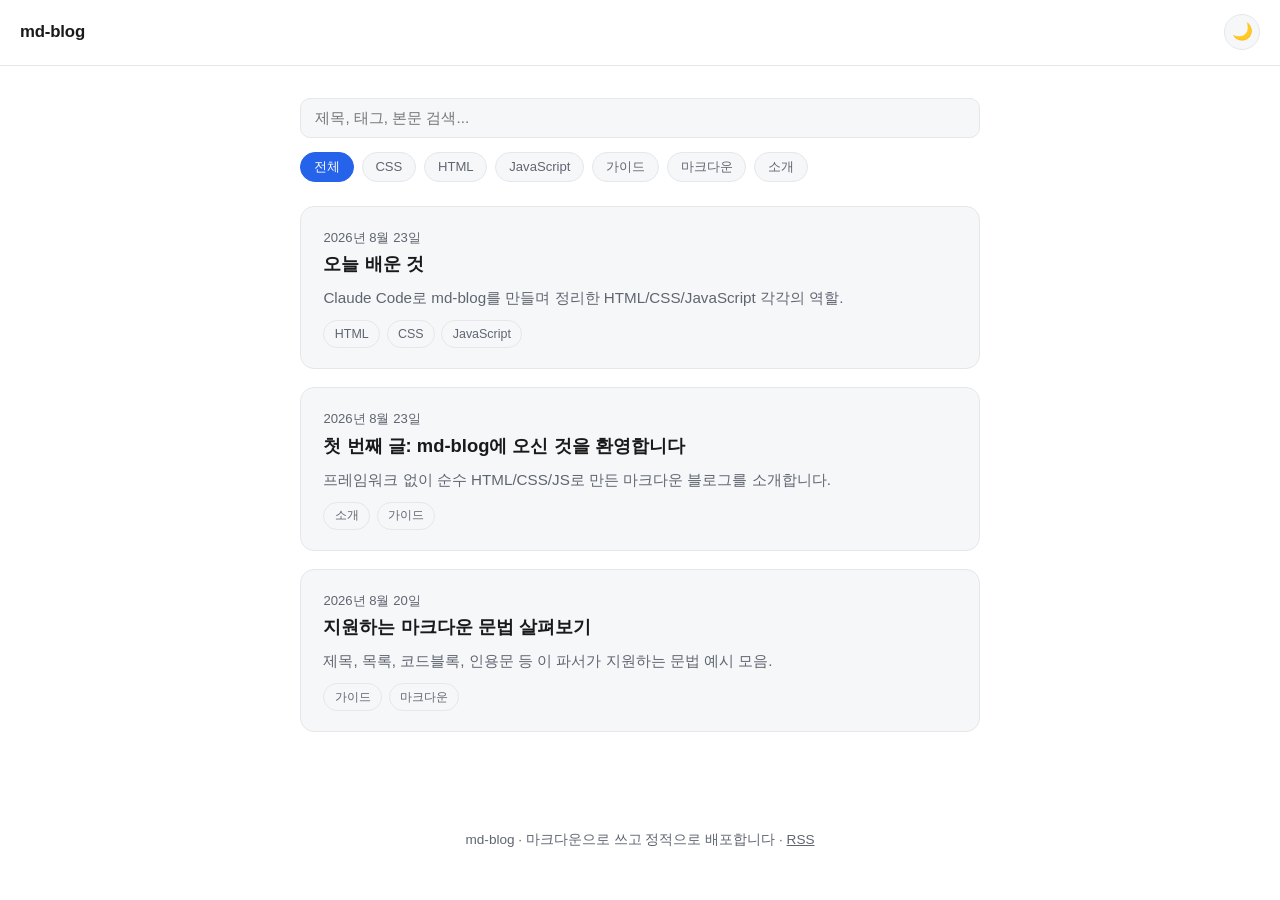
==== index.html @ fb4b960f "Initial commit: md-blog static site Co-Authored-By: Claude Sonnet 5 <noreply@anthropic.com>" ====
<!DOCTYPE html>
<html lang="ko">
<head>
<meta charset="UTF-8">
<meta name="viewport" content="width=device-width, initial-scale=1.0">
<title>md-blog</title>
<link rel="alternate" type="application/rss+xml" title="md-blog" href="feed.xml">
<script>
  // 페인트 이전에 저장된 테마를 적용해 깜빡임(FOUC)을 방지한다.
  (function () {
    var t = localStorage.getItem("md-blog-theme");
    if (t === "light" || t === "dark") {
      document.documentElement.setAttribute("data-theme", t);
    }
  })();
</script>
<link rel="stylesheet" href="css/style.css">
</head>
<body>
  <header class="site-header">
    <a href="index.html" class="site-title">md-blog</a>
    <button class="theme-toggle" id="theme-toggle" type="button" aria-label="테마 전환">🌙</button>
  </header>

  <main>
    <div class="toolbar">
      <input
        type="search"
        id="search-input"
        class="search-input"
        placeholder="제목, 태그, 본문 검색..."
        aria-label="글 검색"
      >
      <div id="tag-filter" class="tag-filter" aria-label="태그 필터"></div>
    </div>

    <div id="post-list" class="post-list" aria-live="polite">
      <p class="empty-state">글을 불러오는 중...</p>
    </div>
  </main>

  <footer>md-blog &middot; 마크다운으로 쓰고 정적으로 배포합니다 &middot; <a href="feed.xml">RSS</a></footer>

  <script src="js/theme.js"></script>
  <script src="js/main.js"></script>
</body>
</html>
---- css/style.css ----
/* ==========================================================================
   md-blog — 색상 토큰 (라이트 기본값, 다크는 미디어쿼리/속성으로 override)
   ========================================================================== */
:root {
  --bg: #ffffff;
  --bg-secondary: #f6f7f9;
  --text: #1a1a1a;
  --text-secondary: #5f6570;
  --accent: #2563eb;
  --accent-hover: #1d4ed8;
  --border: #e5e7eb;
  --code-bg: #f1f2f4;
  --shadow: rgba(0, 0, 0, 0.08);

  /* 코드 문법 강조 토큰 색상 */
  --code-comment: #6b7280;
  --code-string: #0a7a3d;
  --code-number: #a15c00;
  --code-keyword: #a6238b;
  --code-tag: #c0392b;
  --code-attr: #1d6fb8;
}

/* 시스템이 다크를 선호하고, 사용자가 수동으로 라이트를 고르지 않았을 때 */
@media (prefers-color-scheme: dark) {
  :root:not([data-theme="light"]) {
    --bg: #14161a;
    --bg-secondary: #1c1f24;
    --text: #e6e8eb;
    --text-secondary: #9aa1ab;
    --accent: #6ea8fe;
    --accent-hover: #8fbcff;
    --border: #2a2e35;
    --code-bg: #1f2329;
    --shadow: rgba(0, 0, 0, 0.35);

    --code-comment: #8b939f;
    --code-string: #7ee2a8;
    --code-number: #f0b160;
    --code-keyword: #eb9ee0;
    --code-tag: #ff9b8a;
    --code-attr: #7ec4f0;
  }
}

/* 사용자가 토글로 다크를 명시적으로 선택했을 때 (시스템 설정 무관하게 항상 승리) */
:root[data-theme="dark"] {
  --bg: #14161a;
  --bg-secondary: #1c1f24;
  --text: #e6e8eb;
  --text-secondary: #9aa1ab;
  --accent: #6ea8fe;
  --accent-hover: #8fbcff;
  --border: #2a2e35;
  --code-bg: #1f2329;
  --shadow: rgba(0, 0, 0, 0.35);

  --code-comment: #8b939f;
  --code-string: #7ee2a8;
  --code-number: #f0b160;
  --code-keyword: #eb9ee0;
  --code-tag: #ff9b8a;
  --code-attr: #7ec4f0;
}

/* 사용자가 토글로 라이트를 명시적으로 선택했을 때 */
:root[data-theme="light"] {
  --bg: #ffffff;
  --bg-secondary: #f6f7f9;
  --text: #1a1a1a;
  --text-secondary: #5f6570;
  --accent: #2563eb;
  --accent-hover: #1d4ed8;
  --border: #e5e7eb;
  --code-bg: #f1f2f4;
  --shadow: rgba(0, 0, 0, 0.08);

  --code-comment: #6b7280;
  --code-string: #0a7a3d;
  --code-number: #a15c00;
  --code-keyword: #a6238b;
  --code-tag: #c0392b;
  --code-attr: #1d6fb8;
}

/* ==========================================================================
   기본 레이아웃 / 타이포그래피
   ========================================================================== */
* { box-sizing: border-box; }

html, body {
  margin: 0;
  padding: 0;
}

body {
  background: var(--bg);
  color: var(--text);
  font-family: -apple-system, BlinkMacSystemFont, "Segoe UI", "Malgun Gothic",
    "Apple SD Gothic Neo", "Noto Sans KR", sans-serif;
  line-height: 1.7;
  -webkit-font-smoothing: antialiased;
  text-rendering: optimizeLegibility;
  min-height: 100vh;
}

a { color: inherit; }

img { max-width: 100%; }

/* ==========================================================================
   헤더
   ========================================================================== */
.site-header {
  position: sticky;
  top: 0;
  z-index: 10;
  display: flex;
  align-items: center;
  justify-content: space-between;
  padding: 0.9rem 1.25rem;
  background: var(--bg);
  border-bottom: 1px solid var(--border);
}

.site-title {
  font-weight: 700;
  font-size: 1.05rem;
  text-decoration: none;
  color: var(--text);
  letter-spacing: -0.01em;
}

.theme-toggle {
  width: 2.25rem;
  height: 2.25rem;
  display: flex;
  align-items: center;
  justify-content: center;
  border-radius: 999px;
  border: 1px solid var(--border);
  background: var(--bg-secondary);
  font-size: 1.05rem;
  line-height: 1;
  cursor: pointer;
  transition: border-color 0.15s ease, transform 0.1s ease;
}

.theme-toggle:hover { border-color: var(--accent); }
.theme-toggle:active { transform: scale(0.94); }

/* ==========================================================================
   메인 컨테이너
   ========================================================================== */
main {
  max-width: 720px;
  margin: 0 auto;
  padding: 2rem 1.25rem 4rem;
}

footer {
  text-align: center;
  padding: 2rem 1rem 3rem;
  color: var(--text-secondary);
  font-size: 0.85rem;
}

/* ==========================================================================
   글 목록 (index.html)
   ========================================================================== */
.post-list {
  display: flex;
  flex-direction: column;
  gap: 1.1rem;
}

.post-card {
  display: block;
  padding: 1.25rem 1.4rem;
  border: 1px solid var(--border);
  border-radius: 14px;
  background: var(--bg-secondary);
  text-decoration: none;
  color: inherit;
  transition: transform 0.15s ease, box-shadow 0.15s ease, border-color 0.15s ease;
}

.post-card:hover {
  transform: translateY(-2px);
  box-shadow: 0 10px 28px var(--shadow);
  border-color: var(--accent);
}

.post-card h2 {
  margin: 0.15rem 0 0.5rem;
  font-size: 1.15rem;
  line-height: 1.4;
}

.post-meta {
  font-size: 0.82rem;
  color: var(--text-secondary);
}

.post-summary {
  margin: 0;
  color: var(--text-secondary);
  font-size: 0.95rem;
}

.empty-state,
.error-state {
  text-align: center;
  color: var(--text-secondary);
  padding: 3rem 1rem;
}

/* ==========================================================================
   툴바 (검색 + 태그 필터)
   ========================================================================== */
.toolbar {
  display: flex;
  flex-direction: column;
  gap: 0.9rem;
  margin-bottom: 1.5rem;
}

.search-input {
  width: 100%;
  padding: 0.65rem 0.9rem;
  border: 1px solid var(--border);
  border-radius: 10px;
  background: var(--bg-secondary);
  color: var(--text);
  font-size: 0.95rem;
  font-family: inherit;
}

.search-input:focus {
  outline: none;
  border-color: var(--accent);
}

.tag-filter {
  display: flex;
  flex-wrap: wrap;
  gap: 0.5rem;
}

.tag-chip {
  border: 1px solid var(--border);
  background: var(--bg-secondary);
  color: var(--text-secondary);
  border-radius: 999px;
  padding: 0.3rem 0.8rem;
  font-size: 0.82rem;
  cursor: pointer;
  font-family: inherit;
  transition: border-color 0.15s ease, color 0.15s ease, background 0.15s ease;
}

.tag-chip:hover { border-color: var(--accent); }

.tag-chip.active {
  background: var(--accent);
  border-color: var(--accent);
  color: #fff;
}

.post-tags {
  display: flex;
  flex-wrap: wrap;
  gap: 0.4rem;
  margin-top: 0.6rem;
}

.tag-badge {
  display: inline-block;
  border: 1px solid var(--border);
  border-radius: 999px;
  padding: 0.15rem 0.65rem;
  font-size: 0.78rem;
  color: var(--text-secondary);
  text-decoration: none;
  background: var(--bg-secondary);
}

a.tag-badge:hover { border-color: var(--accent); color: var(--accent); }

/* ==========================================================================
   글 상세 (post.html)
   ========================================================================== */
.back-link {
  display: inline-block;
  margin-bottom: 1.5rem;
  color: var(--accent);
  text-decoration: none;
  font-size: 0.9rem;
}

.back-link:hover { text-decoration: underline; }

.post-header { margin-bottom: 1.75rem; }

.post-header h1 {
  margin: 0.4rem 0 0;
  font-size: 1.7rem;
  line-height: 1.35;
  letter-spacing: -0.01em;
}

.post-content h1,
.post-content h2,
.post-content h3,
.post-content h4 {
  line-height: 1.4;
  margin: 2rem 0 0.75rem;
}

.post-content h1:first-child,
.post-content h2:first-child { margin-top: 0; }

.post-content p { margin: 0 0 1.1rem; }

.post-content a {
  color: var(--accent);
  text-decoration: underline;
  text-underline-offset: 2px;
}
.post-content a:hover { color: var(--accent-hover); }

.post-content img {
  display: block;
  max-width: 100%;
  height: auto;
  border-radius: 10px;
  margin: 1.5rem 0;
}

.post-content code {
  background: var(--code-bg);
  padding: 0.15em 0.4em;
  border-radius: 5px;
  font-size: 0.9em;
  font-family: ui-monospace, SFMono-Regular, "Cascadia Code", Consolas, monospace;
}

.post-content pre {
  background: var(--code-bg);
  padding: 1rem 1.1rem;
  border-radius: 10px;
  overflow-x: auto;
  margin: 0 0 1.25rem;
}

.post-content pre code {
  background: none;
  padding: 0;
  font-size: 0.88rem;
}

/* 코드 문법 강조 토큰 */
.tok-comment { color: var(--code-comment); font-style: italic; }
.tok-string,
.tok-key { color: var(--code-string); }
.tok-number { color: var(--code-number); }
.tok-keyword { color: var(--code-keyword); font-weight: 600; }
.tok-tag { color: var(--code-tag); }
.tok-attr,
.tok-variable { color: var(--code-attr); }

.post-content blockquote {
  margin: 1.5rem 0;
  padding: 0.3rem 1.1rem;
  border-left: 3px solid var(--accent);
  color: var(--text-secondary);
}
.post-content blockquote p:last-child { margin-bottom: 0; }

.post-content ul,
.post-content ol {
  margin: 0 0 1.1rem;
  padding-left: 1.4rem;
}

.post-content li { margin-bottom: 0.4rem; }

.post-content hr {
  border: none;
  border-top: 1px solid var(--border);
  margin: 2.25rem 0;
}

/* 표가 있을 경우 가로 스크롤로 안전하게 처리 */
.post-content table {
  display: block;
  overflow-x: auto;
  border-collapse: collapse;
  margin: 0 0 1.25rem;
  width: 100%;
}
.post-content th,
.post-content td {
  border: 1px solid var(--border);
  padding: 0.5rem 0.75rem;
  text-align: left;
}

/* ==========================================================================
   반응형
   ========================================================================== */
@media (max-width: 480px) {
  main { padding: 1.5rem 1rem 3rem; }
  .site-header { padding: 0.8rem 1rem; }
  .post-header h1 { font-size: 1.4rem; }
  .post-card { padding: 1.1rem; }
}
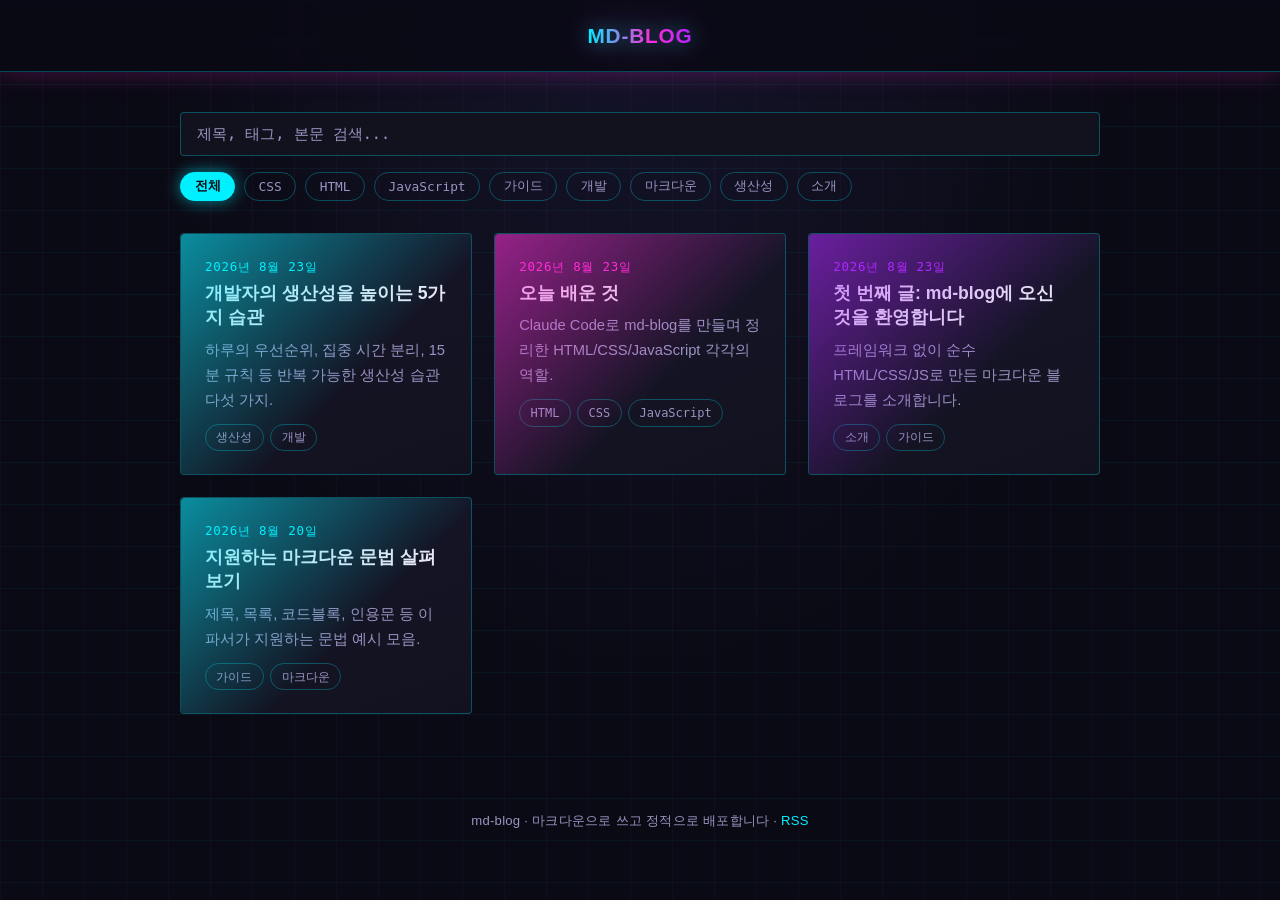
==== commit 51d69b8f: "사이버펑크 네온 테마로 전면 리디자인 - 배경 검정 + 시안/마젠타/퍼플 네온 컬러 팔레트로 고정 - 목록 페이지를 카드 그리드 레이아웃으로 재구성 - 라이트/다크 토글 제거 (j" ====
--- a/index.html
+++ b/index.html
@@ -5,21 +5,11 @@
 <meta name="viewport" content="width=device-width, initial-scale=1.0">
 <title>md-blog</title>
 <link rel="alternate" type="application/rss+xml" title="md-blog" href="feed.xml">
-<script>
-  // 페인트 이전에 저장된 테마를 적용해 깜빡임(FOUC)을 방지한다.
-  (function () {
-    var t = localStorage.getItem("md-blog-theme");
-    if (t === "light" || t === "dark") {
-      document.documentElement.setAttribute("data-theme", t);
-    }
-  })();
-</script>
 <link rel="stylesheet" href="css/style.css">
 </head>
 <body>
   <header class="site-header">
     <a href="index.html" class="site-title">md-blog</a>
-    <button class="theme-toggle" id="theme-toggle" type="button" aria-label="테마 전환">🌙</button>
   </header>
 
   <main>
@@ -41,7 +31,6 @@
 
   <footer>md-blog &middot; 마크다운으로 쓰고 정적으로 배포합니다 &middot; <a href="feed.xml">RSS</a></footer>
 
-  <script src="js/theme.js"></script>
   <script src="js/main.js"></script>
 </body>
 </html>
--- a/css/style.css
+++ b/css/style.css
@@ -1,86 +1,32 @@
 /* ==========================================================================
-   md-blog — 색상 토큰 (라이트 기본값, 다크는 미디어쿼리/속성으로 override)
+   md-blog — 사이버펑크/신스웨이브 네온 테마 (고정, 라이트 모드 없음)
    ========================================================================== */
 :root {
-  --bg: #ffffff;
-  --bg-secondary: #f6f7f9;
-  --text: #1a1a1a;
-  --text-secondary: #5f6570;
-  --accent: #2563eb;
-  --accent-hover: #1d4ed8;
-  --border: #e5e7eb;
-  --code-bg: #f1f2f4;
-  --shadow: rgba(0, 0, 0, 0.08);
+  --bg: #0a0a14;
+  --bg-secondary: #12121f;
+  --bg-elevated: #16162a;
+  --text: #e8e8f5;
+  --text-secondary: #9a94c2;
+
+  --neon-cyan: #00f0ff;
+  --neon-pink: #ff2bd6;
+  --neon-purple: #b026ff;
+  --neon-green: #39ff88;
+  --neon-yellow: #f9f002;
+
+  --accent: var(--neon-cyan);
+  --accent-hover: #7cf9ff;
+  --border: rgba(0, 240, 255, 0.28);
+  --code-bg: #0c0c18;
+  --shadow: rgba(255, 43, 214, 0.25);
 
   /* 코드 문법 강조 토큰 색상 */
-  --code-comment: #6b7280;
-  --code-string: #0a7a3d;
-  --code-number: #a15c00;
-  --code-keyword: #a6238b;
-  --code-tag: #c0392b;
-  --code-attr: #1d6fb8;
-}
-
-/* 시스템이 다크를 선호하고, 사용자가 수동으로 라이트를 고르지 않았을 때 */
-@media (prefers-color-scheme: dark) {
-  :root:not([data-theme="light"]) {
-    --bg: #14161a;
-    --bg-secondary: #1c1f24;
-    --text: #e6e8eb;
-    --text-secondary: #9aa1ab;
-    --accent: #6ea8fe;
-    --accent-hover: #8fbcff;
-    --border: #2a2e35;
-    --code-bg: #1f2329;
-    --shadow: rgba(0, 0, 0, 0.35);
-
-    --code-comment: #8b939f;
-    --code-string: #7ee2a8;
-    --code-number: #f0b160;
-    --code-keyword: #eb9ee0;
-    --code-tag: #ff9b8a;
-    --code-attr: #7ec4f0;
-  }
-}
-
-/* 사용자가 토글로 다크를 명시적으로 선택했을 때 (시스템 설정 무관하게 항상 승리) */
-:root[data-theme="dark"] {
-  --bg: #14161a;
-  --bg-secondary: #1c1f24;
-  --text: #e6e8eb;
-  --text-secondary: #9aa1ab;
-  --accent: #6ea8fe;
-  --accent-hover: #8fbcff;
-  --border: #2a2e35;
-  --code-bg: #1f2329;
-  --shadow: rgba(0, 0, 0, 0.35);
-
-  --code-comment: #8b939f;
-  --code-string: #7ee2a8;
-  --code-number: #f0b160;
-  --code-keyword: #eb9ee0;
-  --code-tag: #ff9b8a;
-  --code-attr: #7ec4f0;
-}
-
-/* 사용자가 토글로 라이트를 명시적으로 선택했을 때 */
-:root[data-theme="light"] {
-  --bg: #ffffff;
-  --bg-secondary: #f6f7f9;
-  --text: #1a1a1a;
-  --text-secondary: #5f6570;
-  --accent: #2563eb;
-  --accent-hover: #1d4ed8;
-  --border: #e5e7eb;
-  --code-bg: #f1f2f4;
-  --shadow: rgba(0, 0, 0, 0.08);
-
-  --code-comment: #6b7280;
-  --code-string: #0a7a3d;
-  --code-number: #a15c00;
-  --code-keyword: #a6238b;
-  --code-tag: #c0392b;
-  --code-attr: #1d6fb8;
+  --code-comment: #6f6a9c;
+  --code-string: var(--neon-green);
+  --code-number: #ffb86c;
+  --code-keyword: var(--neon-pink);
+  --code-tag: var(--neon-cyan);
+  --code-attr: var(--neon-purple);
 }
 
 /* ==========================================================================
@@ -94,7 +40,12 @@
 }
 
 body {
-  background: var(--bg);
+  background:
+    linear-gradient(rgba(0, 240, 255, 0.05) 1px, transparent 1px),
+    linear-gradient(90deg, rgba(255, 43, 214, 0.05) 1px, transparent 1px),
+    radial-gradient(ellipse at top, #14142a 0%, var(--bg) 55%);
+  background-size: 42px 42px, 42px 42px, 100% 100%;
+  background-attachment: fixed;
   color: var(--text);
   font-family: -apple-system, BlinkMacSystemFont, "Segoe UI", "Malgun Gothic",
     "Apple SD Gothic Neo", "Noto Sans KR", sans-serif;
@@ -108,6 +59,19 @@
 
 img { max-width: 100%; }
 
+/* 네온 스크롤바 (지원 브라우저 한정, 미지원 시 무시됨) */
+::-webkit-scrollbar { width: 10px; height: 10px; }
+::-webkit-scrollbar-track { background: var(--bg); }
+::-webkit-scrollbar-thumb {
+  background: linear-gradient(var(--neon-pink), var(--neon-cyan));
+  border-radius: 999px;
+}
+
+::selection {
+  background: var(--neon-pink);
+  color: #0a0a14;
+}
+
 /* ==========================================================================
    헤더
    ========================================================================== */
@@ -117,99 +81,119 @@
   z-index: 10;
   display: flex;
   align-items: center;
-  justify-content: space-between;
-  padding: 0.9rem 1.25rem;
-  background: var(--bg);
+  justify-content: center;
+  padding: 1.1rem 1.25rem;
+  background: rgba(10, 10, 20, 0.85);
+  backdrop-filter: blur(6px);
   border-bottom: 1px solid var(--border);
+  box-shadow: 0 1px 24px var(--shadow);
 }
 
 .site-title {
-  font-weight: 700;
-  font-size: 1.05rem;
+  font-weight: 800;
+  font-size: 1.3rem;
+  letter-spacing: 0.04em;
   text-decoration: none;
-  color: var(--text);
-  letter-spacing: -0.01em;
-}
-
-.theme-toggle {
-  width: 2.25rem;
-  height: 2.25rem;
-  display: flex;
-  align-items: center;
-  justify-content: center;
-  border-radius: 999px;
-  border: 1px solid var(--border);
-  background: var(--bg-secondary);
-  font-size: 1.05rem;
-  line-height: 1;
-  cursor: pointer;
-  transition: border-color 0.15s ease, transform 0.1s ease;
-}
-
-.theme-toggle:hover { border-color: var(--accent); }
-.theme-toggle:active { transform: scale(0.94); }
+  text-transform: uppercase;
+  background: linear-gradient(90deg, var(--neon-cyan), var(--neon-pink) 60%, var(--neon-purple));
+  -webkit-background-clip: text;
+  background-clip: text;
+  color: transparent;
+  filter: drop-shadow(0 0 10px rgba(0, 240, 255, 0.45)) drop-shadow(0 0 18px rgba(255, 43, 214, 0.3));
+}
 
 /* ==========================================================================
    메인 컨테이너
    ========================================================================== */
 main {
-  max-width: 720px;
+  max-width: 960px;
   margin: 0 auto;
-  padding: 2rem 1.25rem 4rem;
+  padding: 2.5rem 1.25rem 4rem;
 }
 
 footer {
   text-align: center;
   padding: 2rem 1rem 3rem;
   color: var(--text-secondary);
-  font-size: 0.85rem;
-}
-
-/* ==========================================================================
-   글 목록 (index.html)
+  font-size: 0.82rem;
+  letter-spacing: 0.02em;
+}
+
+footer a {
+  color: var(--neon-cyan);
+  text-decoration: none;
+}
+footer a:hover { text-shadow: 0 0 8px var(--neon-cyan); }
+
+/* ==========================================================================
+   글 목록 (index.html) — 카드 그리드
    ========================================================================== */
 .post-list {
-  display: flex;
-  flex-direction: column;
-  gap: 1.1rem;
+  display: grid;
+  grid-template-columns: repeat(auto-fill, minmax(280px, 1fr));
+  gap: 1.4rem;
 }
 
 .post-card {
+  position: relative;
   display: block;
-  padding: 1.25rem 1.4rem;
-  border: 1px solid var(--border);
-  border-radius: 14px;
-  background: var(--bg-secondary);
+  padding: 1.4rem 1.5rem;
+  border: 1px solid var(--border);
+  border-radius: 4px;
+  background: linear-gradient(160deg, var(--bg-elevated), var(--bg-secondary));
   text-decoration: none;
   color: inherit;
-  transition: transform 0.15s ease, box-shadow 0.15s ease, border-color 0.15s ease;
+  overflow: hidden;
+  transition: transform 0.18s ease, box-shadow 0.18s ease, border-color 0.18s ease;
+}
+
+/* 카드마다 네온 컬러를 순환시켜 사이버펑크 느낌을 강화 */
+.post-card:nth-child(3n+1) { --card-neon: var(--neon-cyan); }
+.post-card:nth-child(3n+2) { --card-neon: var(--neon-pink); }
+.post-card:nth-child(3n+3) { --card-neon: var(--neon-purple); }
+
+.post-card::before {
+  content: "";
+  position: absolute;
+  inset: 0;
+  border-radius: 4px;
+  padding: 1px;
+  background: linear-gradient(135deg, var(--card-neon, var(--neon-cyan)), transparent 60%);
+  opacity: 0.55;
+  pointer-events: none;
 }
 
 .post-card:hover {
-  transform: translateY(-2px);
-  box-shadow: 0 10px 28px var(--shadow);
-  border-color: var(--accent);
+  transform: translateY(-3px);
+  border-color: var(--card-neon, var(--neon-cyan));
+  box-shadow: 0 0 0 1px var(--card-neon, var(--neon-cyan)), 0 12px 32px rgba(0, 0, 0, 0.55),
+    0 0 24px color-mix(in srgb, var(--card-neon, var(--neon-cyan)) 45%, transparent);
 }
 
 .post-card h2 {
-  margin: 0.15rem 0 0.5rem;
-  font-size: 1.15rem;
+  margin: 0.2rem 0 0.5rem;
+  font-size: 1.1rem;
   line-height: 1.4;
+  color: var(--text);
 }
 
 .post-meta {
-  font-size: 0.82rem;
-  color: var(--text-secondary);
+  font-size: 0.78rem;
+  color: var(--card-neon, var(--neon-cyan));
+  text-transform: uppercase;
+  letter-spacing: 0.06em;
+  font-family: ui-monospace, SFMono-Regular, "Cascadia Code", Consolas, monospace;
 }
 
 .post-summary {
   margin: 0;
   color: var(--text-secondary);
-  font-size: 0.95rem;
+  font-size: 0.92rem;
 }
 
 .empty-state,
 .error-state {
+  grid-column: 1 / -1;
   text-align: center;
   color: var(--text-secondary);
   padding: 3rem 1rem;
@@ -221,57 +205,62 @@
 .toolbar {
   display: flex;
   flex-direction: column;
-  gap: 0.9rem;
-  margin-bottom: 1.5rem;
+  gap: 1rem;
+  margin-bottom: 2rem;
 }
 
 .search-input {
   width: 100%;
-  padding: 0.65rem 0.9rem;
-  border: 1px solid var(--border);
-  border-radius: 10px;
+  padding: 0.75rem 1rem;
+  border: 1px solid var(--border);
+  border-radius: 4px;
   background: var(--bg-secondary);
   color: var(--text);
   font-size: 0.95rem;
-  font-family: inherit;
-}
+  font-family: ui-monospace, SFMono-Regular, "Cascadia Code", Consolas, monospace;
+}
+
+.search-input::placeholder { color: var(--text-secondary); }
 
 .search-input:focus {
   outline: none;
-  border-color: var(--accent);
+  border-color: var(--neon-cyan);
+  box-shadow: 0 0 0 1px var(--neon-cyan), 0 0 18px rgba(0, 240, 255, 0.35);
 }
 
 .tag-filter {
   display: flex;
   flex-wrap: wrap;
-  gap: 0.5rem;
+  gap: 0.55rem;
 }
 
 .tag-chip {
   border: 1px solid var(--border);
-  background: var(--bg-secondary);
+  background: transparent;
   color: var(--text-secondary);
   border-radius: 999px;
-  padding: 0.3rem 0.8rem;
-  font-size: 0.82rem;
+  padding: 0.32rem 0.85rem;
+  font-size: 0.8rem;
   cursor: pointer;
-  font-family: inherit;
-  transition: border-color 0.15s ease, color 0.15s ease, background 0.15s ease;
-}
-
-.tag-chip:hover { border-color: var(--accent); }
+  font-family: ui-monospace, SFMono-Regular, "Cascadia Code", Consolas, monospace;
+  transition: border-color 0.15s ease, color 0.15s ease, box-shadow 0.15s ease;
+}
+
+.tag-chip:hover { border-color: var(--neon-pink); color: var(--neon-pink); }
 
 .tag-chip.active {
-  background: var(--accent);
-  border-color: var(--accent);
-  color: #fff;
+  background: var(--neon-cyan);
+  border-color: var(--neon-cyan);
+  color: #0a0a14;
+  font-weight: 700;
+  box-shadow: 0 0 16px rgba(0, 240, 255, 0.55);
 }
 
 .post-tags {
   display: flex;
   flex-wrap: wrap;
   gap: 0.4rem;
-  margin-top: 0.6rem;
+  margin-top: 0.7rem;
 }
 
 .tag-badge {
@@ -279,34 +268,50 @@
   border: 1px solid var(--border);
   border-radius: 999px;
   padding: 0.15rem 0.65rem;
-  font-size: 0.78rem;
+  font-size: 0.75rem;
   color: var(--text-secondary);
   text-decoration: none;
-  background: var(--bg-secondary);
-}
-
-a.tag-badge:hover { border-color: var(--accent); color: var(--accent); }
+  background: transparent;
+  font-family: ui-monospace, SFMono-Regular, "Cascadia Code", Consolas, monospace;
+}
+
+a.tag-badge:hover { border-color: var(--neon-pink); color: var(--neon-pink); }
 
 /* ==========================================================================
    글 상세 (post.html)
    ========================================================================== */
 .back-link {
   display: inline-block;
-  margin-bottom: 1.5rem;
-  color: var(--accent);
+  margin-bottom: 2rem;
+  color: var(--neon-cyan);
   text-decoration: none;
-  font-size: 0.9rem;
-}
-
-.back-link:hover { text-decoration: underline; }
-
-.post-header { margin-bottom: 1.75rem; }
+  font-size: 0.88rem;
+  font-family: ui-monospace, SFMono-Regular, "Cascadia Code", Consolas, monospace;
+}
+
+.back-link:hover { text-shadow: 0 0 10px var(--neon-cyan); }
+
+.post-header {
+  margin-bottom: 2rem;
+  padding-bottom: 1.5rem;
+  border-bottom: 1px solid var(--border);
+}
 
 .post-header h1 {
-  margin: 0.4rem 0 0;
-  font-size: 1.7rem;
+  margin: 0.5rem 0 0;
+  font-size: 1.9rem;
   line-height: 1.35;
   letter-spacing: -0.01em;
+  background: linear-gradient(90deg, var(--neon-cyan), var(--neon-pink));
+  -webkit-background-clip: text;
+  background-clip: text;
+  color: transparent;
+  filter: drop-shadow(0 0 14px rgba(255, 43, 214, 0.35));
+}
+
+.post-content {
+  max-width: 720px;
+  margin: 0 auto;
 }
 
 .post-content h1,
@@ -314,7 +319,9 @@
 .post-content h3,
 .post-content h4 {
   line-height: 1.4;
-  margin: 2rem 0 0.75rem;
+  margin: 2.2rem 0 0.9rem;
+  color: var(--neon-purple);
+  text-shadow: 0 0 12px rgba(176, 38, 255, 0.35);
 }
 
 .post-content h1:first-child,
@@ -323,38 +330,43 @@
 .post-content p { margin: 0 0 1.1rem; }
 
 .post-content a {
-  color: var(--accent);
+  color: var(--neon-cyan);
   text-decoration: underline;
   text-underline-offset: 2px;
 }
-.post-content a:hover { color: var(--accent-hover); }
+.post-content a:hover { color: var(--accent-hover); text-shadow: 0 0 8px var(--neon-cyan); }
 
 .post-content img {
   display: block;
   max-width: 100%;
   height: auto;
-  border-radius: 10px;
+  border-radius: 4px;
+  border: 1px solid var(--border);
   margin: 1.5rem 0;
 }
 
 .post-content code {
   background: var(--code-bg);
+  color: var(--neon-green);
   padding: 0.15em 0.4em;
-  border-radius: 5px;
+  border-radius: 4px;
   font-size: 0.9em;
   font-family: ui-monospace, SFMono-Regular, "Cascadia Code", Consolas, monospace;
 }
 
 .post-content pre {
   background: var(--code-bg);
-  padding: 1rem 1.1rem;
-  border-radius: 10px;
+  border: 1px solid var(--border);
+  padding: 1.1rem 1.2rem;
+  border-radius: 4px;
   overflow-x: auto;
-  margin: 0 0 1.25rem;
+  margin: 0 0 1.4rem;
+  box-shadow: inset 0 0 30px rgba(0, 240, 255, 0.06);
 }
 
 .post-content pre code {
   background: none;
+  color: var(--text);
   padding: 0;
   font-size: 0.88rem;
 }
@@ -371,8 +383,9 @@
 
 .post-content blockquote {
   margin: 1.5rem 0;
-  padding: 0.3rem 1.1rem;
-  border-left: 3px solid var(--accent);
+  padding: 0.4rem 1.2rem;
+  border-left: 3px solid var(--neon-pink);
+  background: rgba(255, 43, 214, 0.06);
   color: var(--text-secondary);
 }
 .post-content blockquote p:last-child { margin-bottom: 0; }
@@ -387,8 +400,9 @@
 
 .post-content hr {
   border: none;
-  border-top: 1px solid var(--border);
-  margin: 2.25rem 0;
+  height: 1px;
+  background: linear-gradient(90deg, transparent, var(--neon-cyan), var(--neon-pink), transparent);
+  margin: 2.5rem 0;
 }
 
 /* 표가 있을 경우 가로 스크롤로 안전하게 처리 */
@@ -405,13 +419,16 @@
   padding: 0.5rem 0.75rem;
   text-align: left;
 }
+.post-content th { color: var(--neon-cyan); }
 
 /* ==========================================================================
    반응형
    ========================================================================== */
 @media (max-width: 480px) {
-  main { padding: 1.5rem 1rem 3rem; }
-  .site-header { padding: 0.8rem 1rem; }
-  .post-header h1 { font-size: 1.4rem; }
+  main { padding: 1.75rem 1rem 3rem; }
+  .site-header { padding: 0.9rem 1rem; }
+  .site-title { font-size: 1.05rem; }
+  .post-header h1 { font-size: 1.5rem; }
   .post-card { padding: 1.1rem; }
-}
+  .post-list { grid-template-columns: 1fr; }
+}
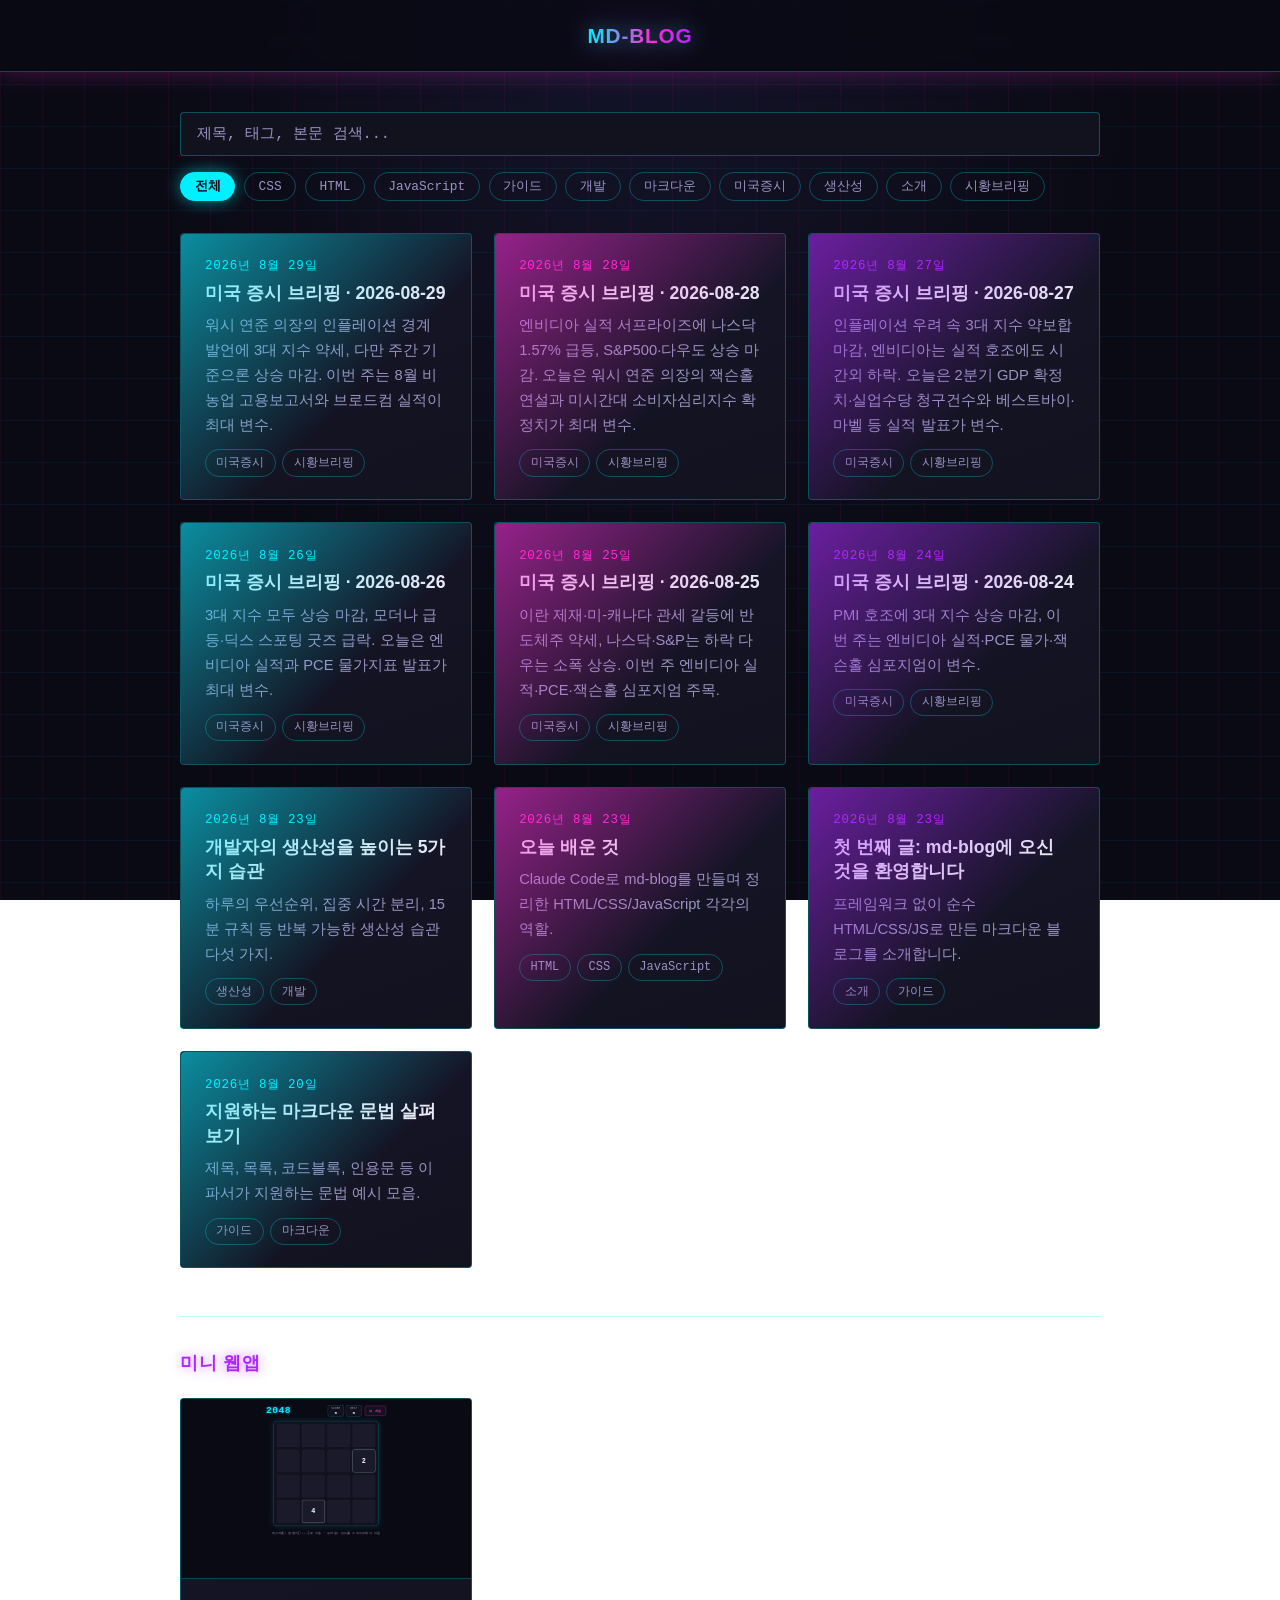
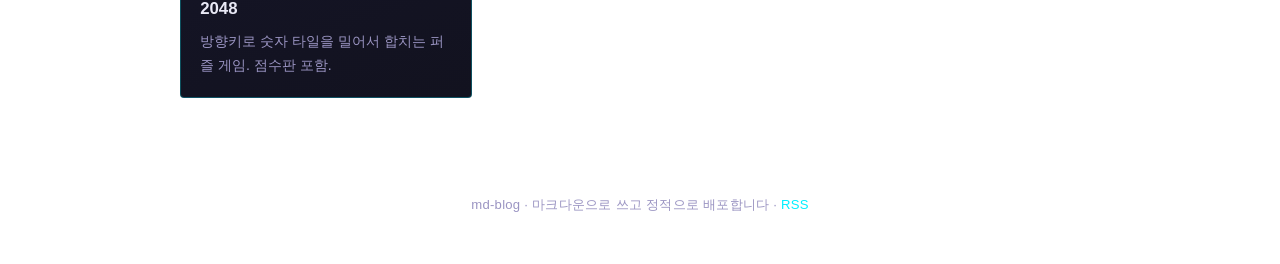
==== commit 556c4464: "Add 2048 mini web app and embed it on the homepage Plan -> Build -> Review -> Embed cycle per CLAUDE" ====
--- a/index.html
+++ b/index.html
@@ -27,6 +27,21 @@
     <div id="post-list" class="post-list" aria-live="polite">
       <p class="empty-state">글을 불러오는 중...</p>
     </div>
+
+    <section class="apps-section">
+      <h2 class="section-title">미니 웹앱</h2>
+      <div class="app-grid">
+        <a class="app-card" href="apps/2048/index.html">
+          <div class="app-preview">
+            <iframe src="apps/2048/index.html" title="2048 미리보기" tabindex="-1" aria-hidden="true"></iframe>
+          </div>
+          <div class="app-card-body">
+            <h3>2048</h3>
+            <p>방향키로 숫자 타일을 밀어서 합치는 퍼즐 게임. 점수판 포함.</p>
+          </div>
+        </a>
+      </div>
+    </section>
   </main>
 
   <footer>md-blog &middot; 마크다운으로 쓰고 정적으로 배포합니다 &middot; <a href="feed.xml">RSS</a></footer>
--- a/css/style.css
+++ b/css/style.css
@@ -200,6 +200,83 @@
 }
 
 /* ==========================================================================
+   미니 웹앱 포트폴리오
+   ========================================================================== */
+.apps-section {
+  margin-top: 3rem;
+  padding-top: 2rem;
+  border-top: 1px solid var(--border);
+}
+
+.section-title {
+  margin: 0 0 1.2rem;
+  font-size: 1.1rem;
+  letter-spacing: 0.04em;
+  color: var(--neon-purple);
+  text-shadow: 0 0 12px color-mix(in srgb, var(--neon-purple) 55%, transparent);
+}
+
+.app-grid {
+  display: grid;
+  grid-template-columns: repeat(auto-fill, minmax(240px, 1fr));
+  gap: 1.4rem;
+}
+
+.app-card {
+  display: block;
+  border: 1px solid var(--border);
+  border-radius: 4px;
+  overflow: hidden;
+  background: linear-gradient(160deg, var(--bg-elevated), var(--bg-secondary));
+  text-decoration: none;
+  color: inherit;
+  transition: transform 0.18s ease, box-shadow 0.18s ease, border-color 0.18s ease;
+}
+
+.app-card:hover {
+  transform: translateY(-3px);
+  border-color: var(--neon-purple);
+  box-shadow: 0 0 0 1px var(--neon-purple), 0 12px 32px rgba(0, 0, 0, 0.55),
+    0 0 24px color-mix(in srgb, var(--neon-purple) 45%, transparent);
+}
+
+.app-preview {
+  position: relative;
+  height: 180px;
+  overflow: hidden;
+  background: var(--bg);
+  border-bottom: 1px solid var(--border);
+}
+
+.app-preview iframe {
+  position: absolute;
+  top: 0;
+  left: 0;
+  width: 400%;
+  height: 400%;
+  border: none;
+  transform: scale(0.25);
+  transform-origin: top left;
+  pointer-events: none; /* 미리보기 전용 — 클릭은 카드 링크로 처리 */
+}
+
+.app-card-body {
+  padding: 1rem 1.2rem 1.2rem;
+}
+
+.app-card-body h3 {
+  margin: 0 0 0.4rem;
+  font-size: 1.05rem;
+  color: var(--text);
+}
+
+.app-card-body p {
+  margin: 0;
+  color: var(--text-secondary);
+  font-size: 0.88rem;
+}
+
+/* ==========================================================================
    툴바 (검색 + 태그 필터)
    ========================================================================== */
 .toolbar {
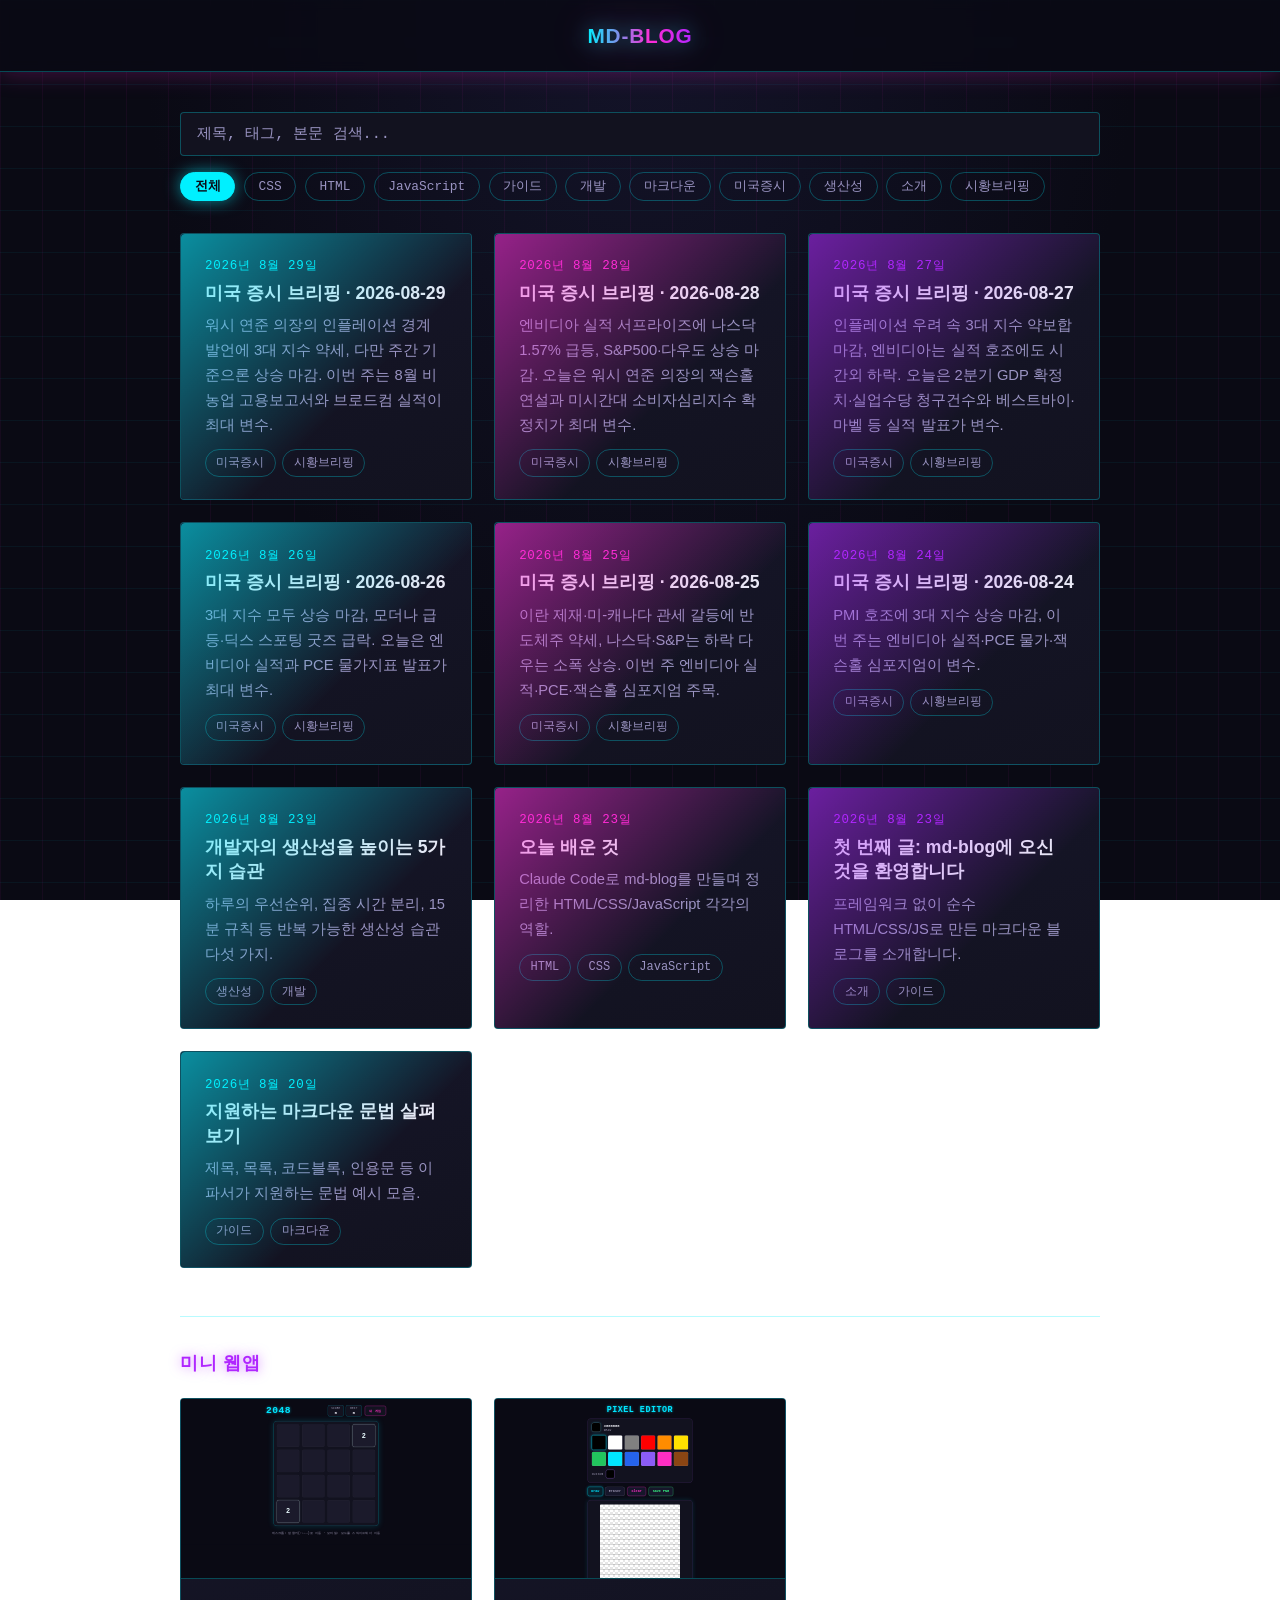
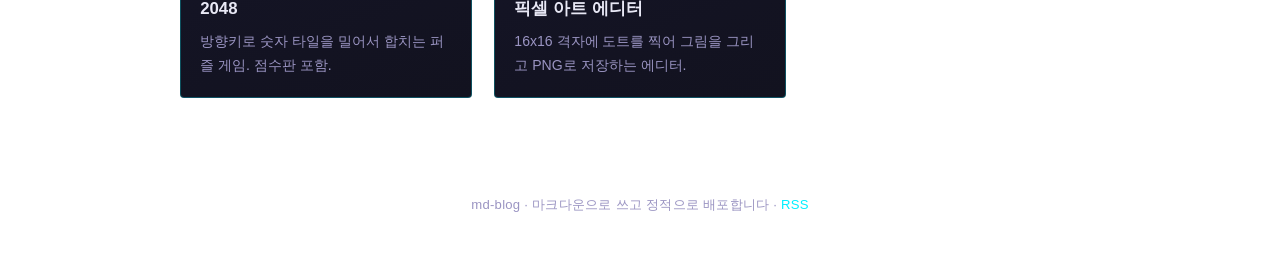
==== commit 519e82e2: "Add pixel art editor mini web app and embed it on the homepage Plan -> Build -> Review -> Embed cycl" ====
--- a/index.html
+++ b/index.html
@@ -40,6 +40,15 @@
             <p>방향키로 숫자 타일을 밀어서 합치는 퍼즐 게임. 점수판 포함.</p>
           </div>
         </a>
+        <a class="app-card" href="apps/pixel-editor/index.html">
+          <div class="app-preview">
+            <iframe src="apps/pixel-editor/index.html" title="픽셀 아트 에디터 미리보기" tabindex="-1" aria-hidden="true"></iframe>
+          </div>
+          <div class="app-card-body">
+            <h3>픽셀 아트 에디터</h3>
+            <p>16x16 격자에 도트를 찍어 그림을 그리고 PNG로 저장하는 에디터.</p>
+          </div>
+        </a>
       </div>
     </section>
   </main>
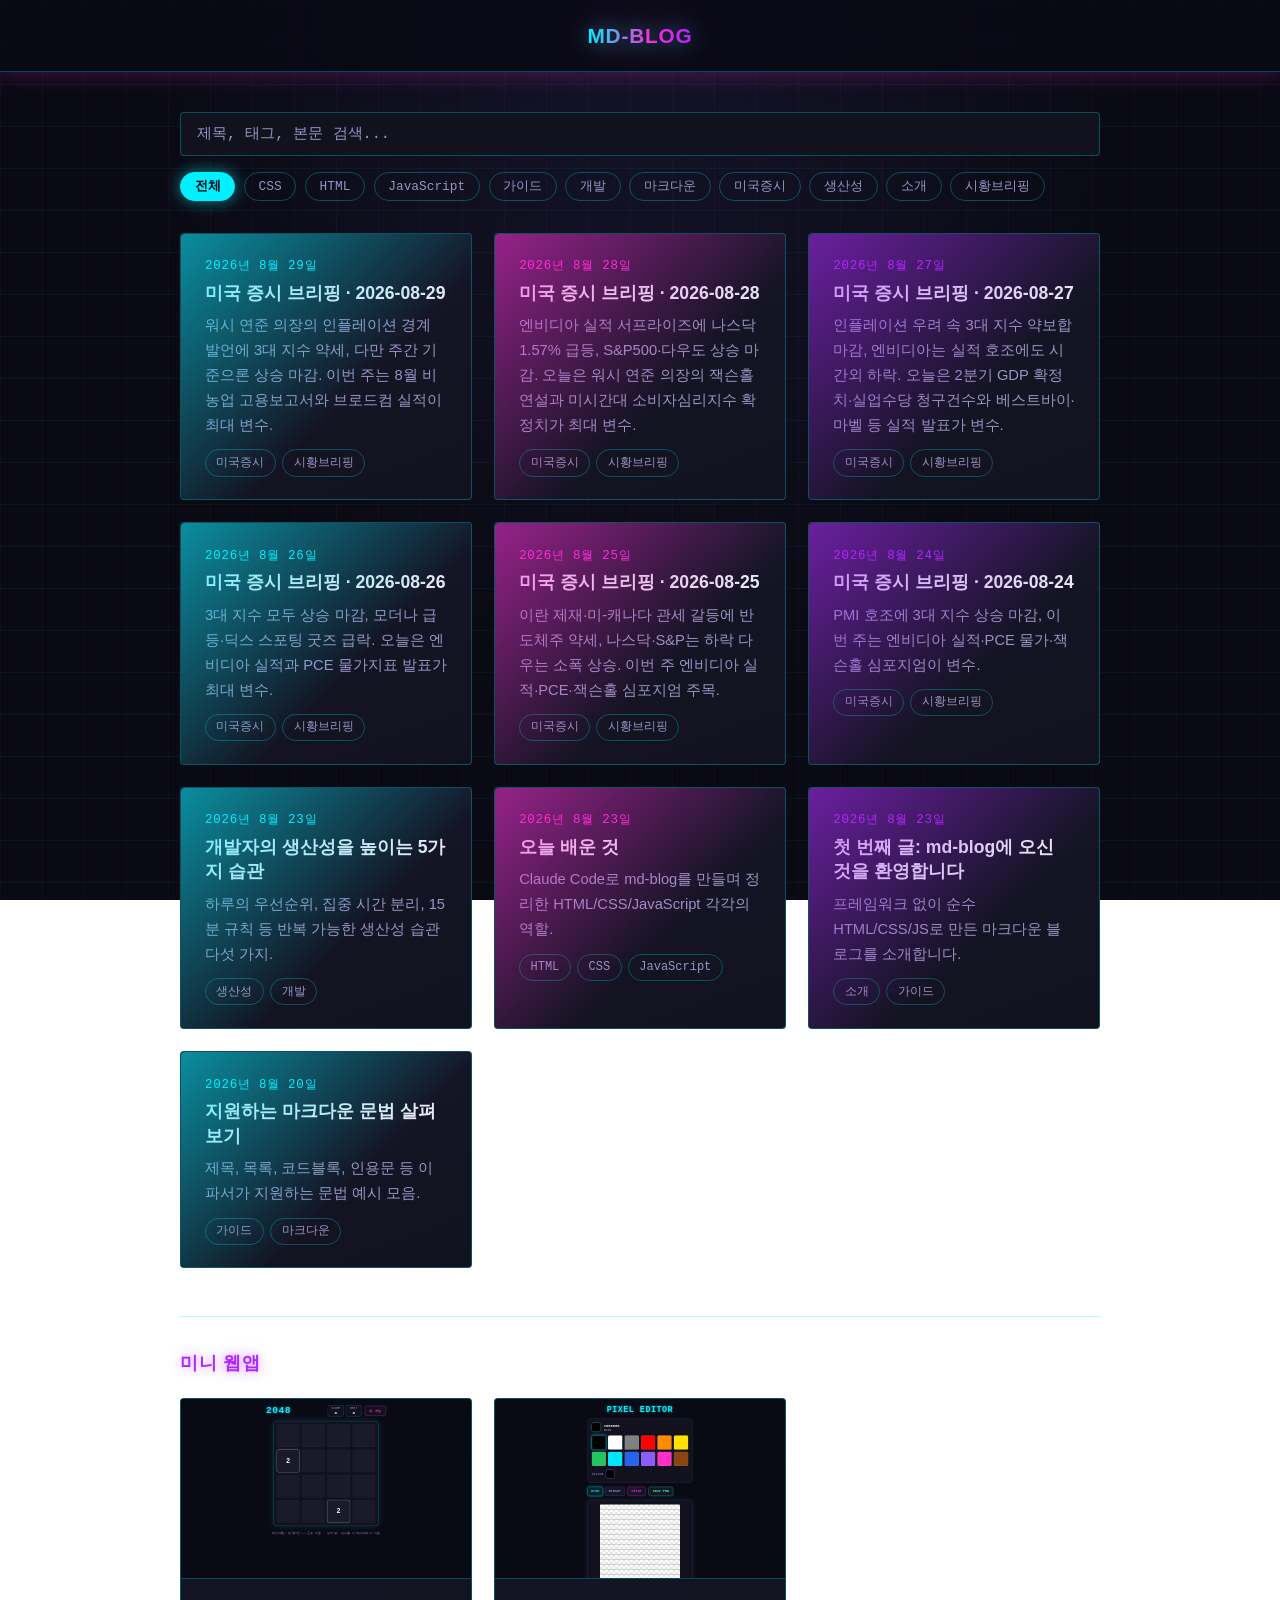
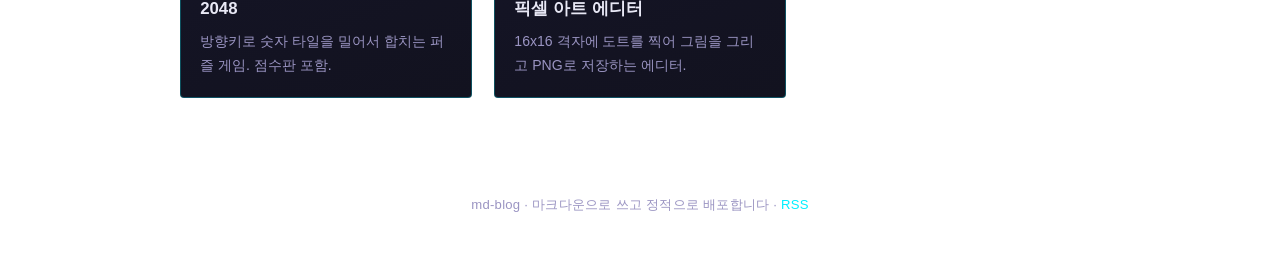
==== commit d1391322: "Fix issues found by Codex code review (gemini-review.md) - js/markdown.js: block javascript:/data: l" ====
--- a/index.html
+++ b/index.html
@@ -55,6 +55,7 @@
 
   <footer>md-blog &middot; 마크다운으로 쓰고 정적으로 배포합니다 &middot; <a href="feed.xml">RSS</a></footer>
 
+  <script src="js/utils.js"></script>
   <script src="js/main.js"></script>
 </body>
 </html>
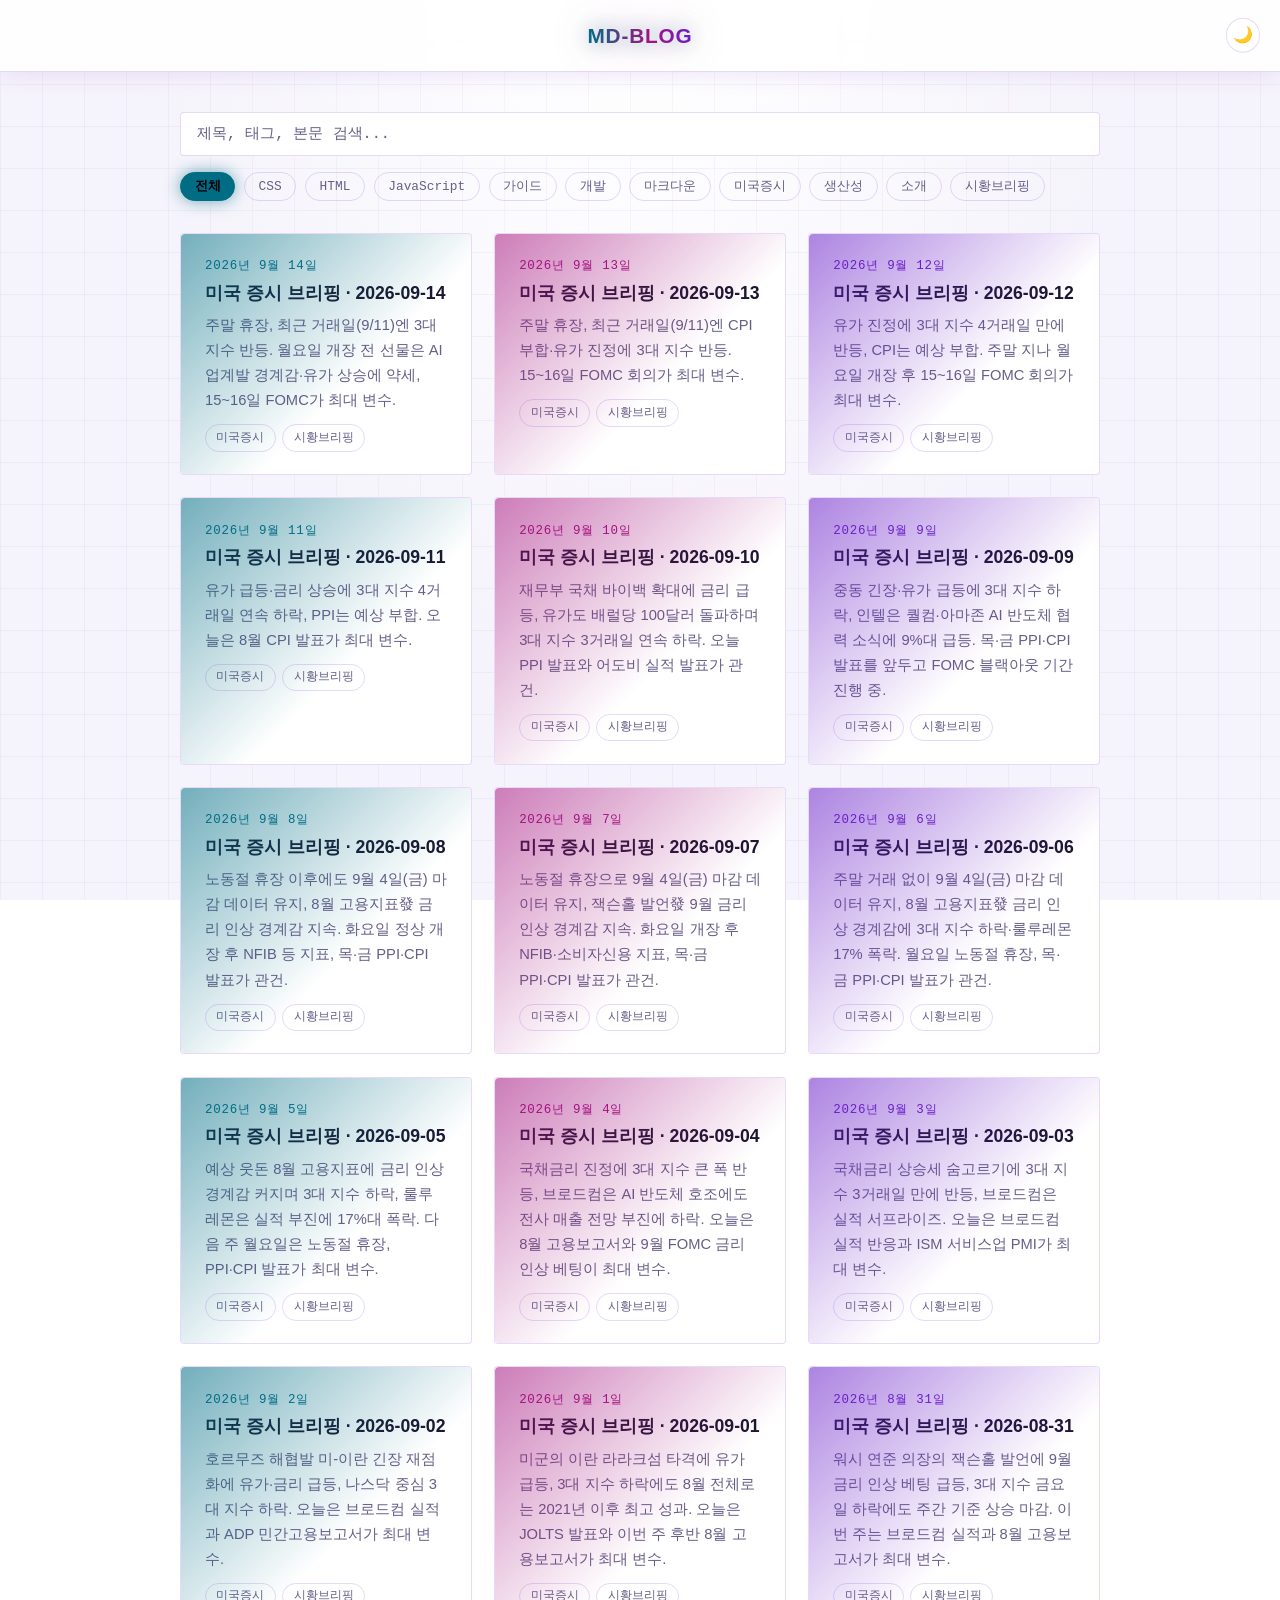
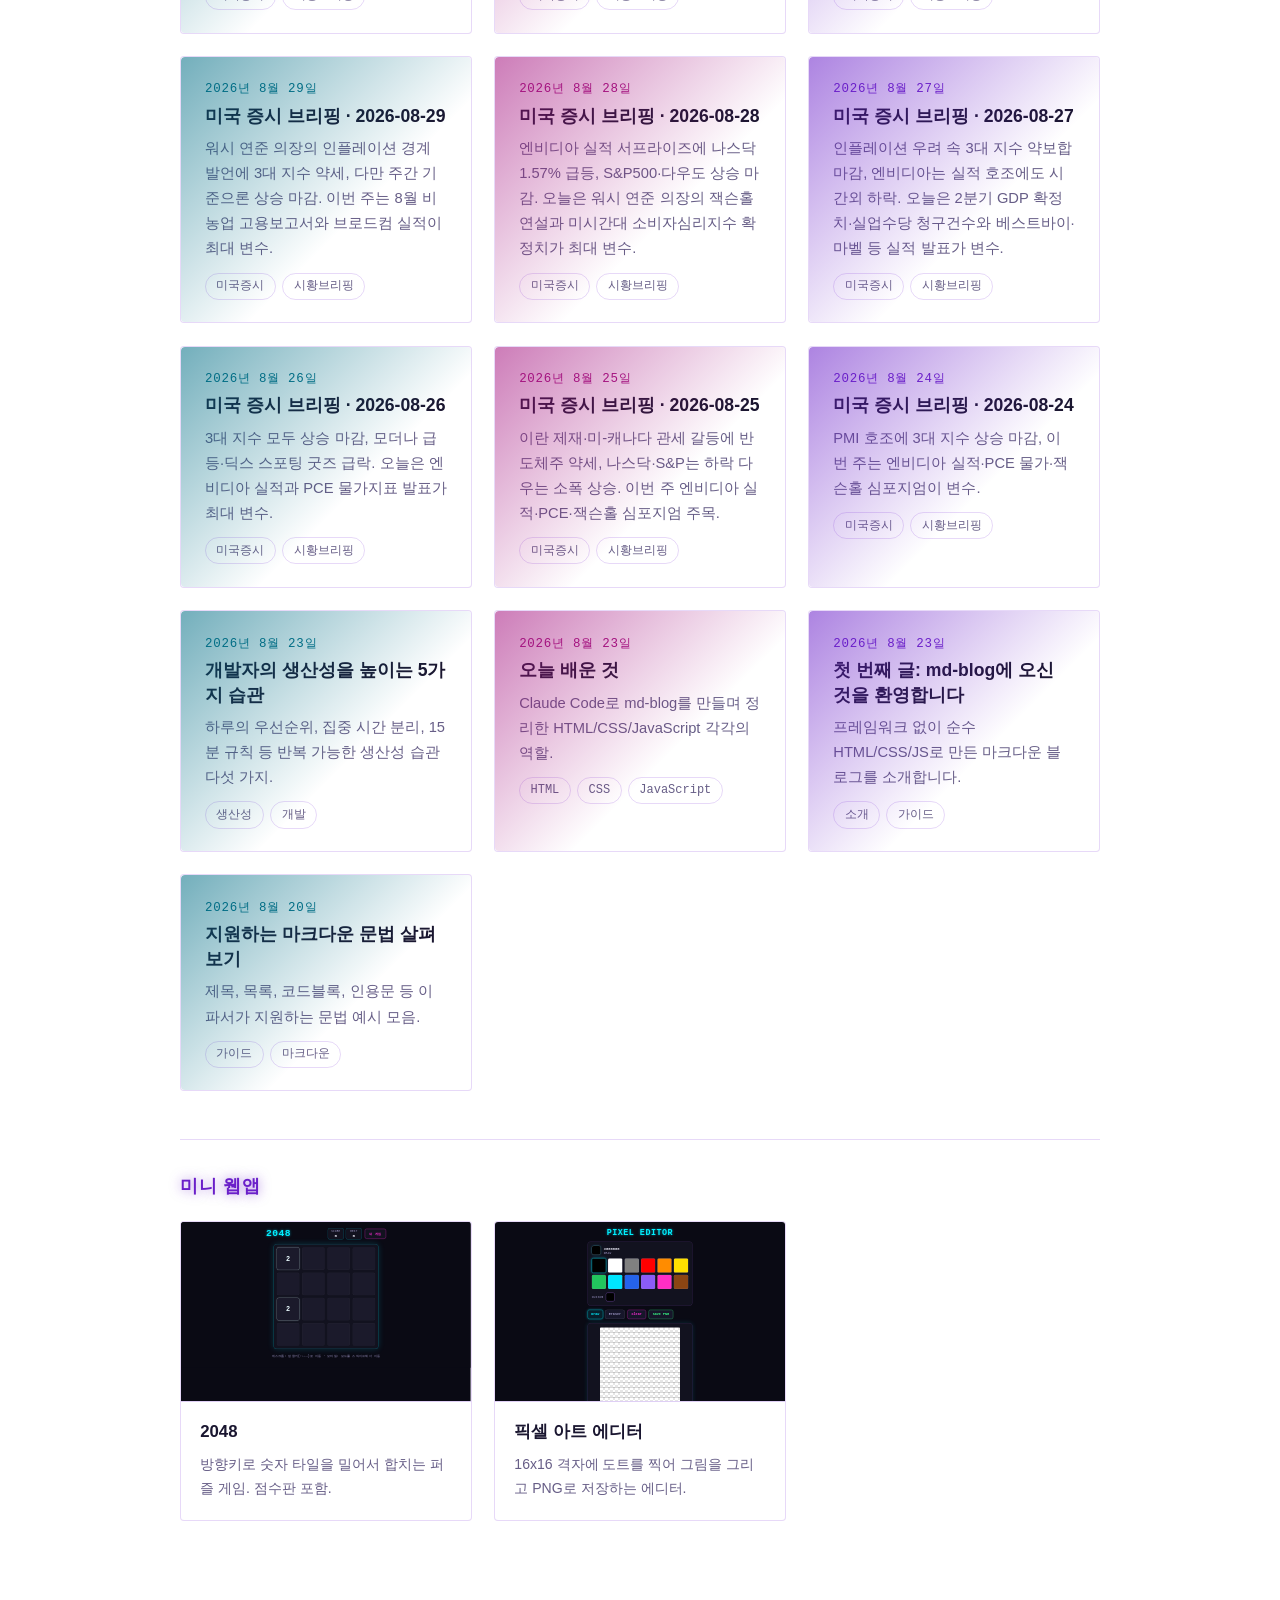
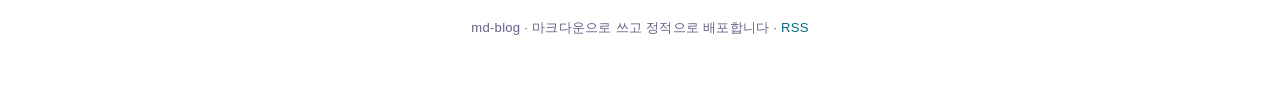
==== commit e203844a: "Restore light/dark theme toggle for the blog (not the mini apps) - css/style.css: system-preference " ====
--- a/index.html
+++ b/index.html
@@ -6,10 +6,20 @@
 <title>md-blog</title>
 <link rel="alternate" type="application/rss+xml" title="md-blog" href="feed.xml">
 <link rel="stylesheet" href="css/style.css">
+<script>
+  // 페인트 이전에 저장된 테마를 적용해 깜빡임(FOUC)을 방지한다.
+  (function () {
+    var t = localStorage.getItem("md-blog-theme");
+    if (t === "light" || t === "dark") {
+      document.documentElement.setAttribute("data-theme", t);
+    }
+  })();
+</script>
 </head>
 <body>
   <header class="site-header">
     <a href="index.html" class="site-title">md-blog</a>
+    <button class="theme-toggle" id="theme-toggle" type="button" aria-label="테마 전환">🌙</button>
   </header>
 
   <main>
@@ -56,6 +66,7 @@
   <footer>md-blog &middot; 마크다운으로 쓰고 정적으로 배포합니다 &middot; <a href="feed.xml">RSS</a></footer>
 
   <script src="js/utils.js"></script>
+  <script src="js/theme.js"></script>
   <script src="js/main.js"></script>
 </body>
 </html>
--- a/css/style.css
+++ b/css/style.css
@@ -1,5 +1,15 @@
 /* ==========================================================================
-   md-blog — 사이버펑크/신스웨이브 네온 테마 (고정, 라이트 모드 없음)
+   md-blog — 사이버펑크/신스웨이브 네온 테마 (다크 기본 + 라이트 지원)
+
+   기본값(:root)은 다크. 시스템이 라이트를 선호하면 자동 전환되고,
+   헤더의 토글 버튼으로 수동 선택하면 그 값이 시스템 설정보다 우선한다
+   (선택은 localStorage에 저장 — js/theme.js 참고).
+   라이트 모드에서는 네온 원색을 그대로 쓰면 흰 배경 위에서 대비가
+   부족해지므로(WCAG AA 미달), 같은 색상이지만 더 어둡고 채도를 낮춘
+   버전을 따로 정의한다 — 그 덕분에 이 색들을 재료로 하는 glow/그림자
+   (color-mix 기반)도 자동으로 "네온 발광"이 아니라 은은한 그림자처럼
+   보이게 된다. 값만 이 :root/오버라이드 블록에서 바꾸면 되고, 아래
+   컴포넌트 규칙들은 손댈 필요 없다(모두 변수만 참조하도록 되어 있음).
    ========================================================================== */
 :root {
   --bg: #0a0a14;
@@ -27,6 +37,106 @@
   --code-keyword: var(--neon-pink);
   --code-tag: var(--neon-cyan);
   --code-attr: var(--neon-purple);
+
+  /* 배경 격자무늬/방사형 하이라이트, 헤더 반투명 배경, 카드 그림자,
+     "밝은 칩 위에 얹는 어두운 글자색" — 테마별로 달라지는 그 외 값들 */
+  --grid-line-1: rgba(0, 240, 255, 0.05);
+  --grid-line-2: rgba(255, 43, 214, 0.05);
+  --bg-glow: #14142a;
+  --header-bg: rgba(10, 10, 20, 0.85);
+  --card-shadow-ambient: rgba(0, 0, 0, 0.55);
+  --on-accent: #05050c;
+}
+
+@media (prefers-color-scheme: light) {
+  :root:not([data-theme="dark"]) {
+    --bg: #f5f3fb;
+    --bg-secondary: #ffffff;
+    --bg-elevated: #ffffff;
+    --text: #1a1630;
+    --text-secondary: #675e87;
+
+    --neon-cyan: #006d85;
+    --neon-pink: #a4127f;
+    --neon-purple: #6a1fc9;
+    --neon-green: #147a41;
+    --neon-yellow: #806700;
+
+    --accent-hover: #004a58;
+    --border: rgba(124, 44, 214, 0.18);
+    --code-bg: #eeeaf8;
+    --shadow: rgba(124, 44, 214, 0.12);
+
+    --code-comment: #8b83ad;
+    --code-number: #b35900;
+
+    --grid-line-1: rgba(0, 109, 133, 0.05);
+    --grid-line-2: rgba(160, 18, 127, 0.04);
+    --bg-glow: #ffffff;
+    --header-bg: rgba(255, 255, 255, 0.85);
+    --card-shadow-ambient: rgba(90, 60, 140, 0.14);
+    --on-accent: #05030a;
+  }
+}
+
+/* 사용자가 토글로 라이트를 명시적으로 선택했을 때 (시스템 설정 무관하게 항상 승리) */
+:root[data-theme="light"] {
+  --bg: #f5f3fb;
+  --bg-secondary: #ffffff;
+  --bg-elevated: #ffffff;
+  --text: #1a1630;
+  --text-secondary: #675e87;
+
+  --neon-cyan: #006d85;
+  --neon-pink: #a4127f;
+  --neon-purple: #6a1fc9;
+  --neon-green: #147a41;
+  --neon-yellow: #806700;
+
+  --accent-hover: #004a58;
+  --border: rgba(124, 44, 214, 0.18);
+  --code-bg: #eeeaf8;
+  --shadow: rgba(124, 44, 214, 0.12);
+
+  --code-comment: #8b83ad;
+  --code-number: #b35900;
+
+  --grid-line-1: rgba(0, 109, 133, 0.05);
+  --grid-line-2: rgba(160, 18, 127, 0.04);
+  --bg-glow: #ffffff;
+  --header-bg: rgba(255, 255, 255, 0.85);
+  --card-shadow-ambient: rgba(90, 60, 140, 0.14);
+  --on-accent: #05030a;
+}
+
+/* 사용자가 토글로 다크를 명시적으로 선택했을 때 (시스템이 라이트를 선호해도 항상 승리) */
+:root[data-theme="dark"] {
+  --bg: #0a0a14;
+  --bg-secondary: #12121f;
+  --bg-elevated: #16162a;
+  --text: #e8e8f5;
+  --text-secondary: #9a94c2;
+
+  --neon-cyan: #00f0ff;
+  --neon-pink: #ff2bd6;
+  --neon-purple: #b026ff;
+  --neon-green: #39ff88;
+  --neon-yellow: #f9f002;
+
+  --accent-hover: #7cf9ff;
+  --border: rgba(0, 240, 255, 0.28);
+  --code-bg: #0c0c18;
+  --shadow: rgba(255, 43, 214, 0.25);
+
+  --code-comment: #6f6a9c;
+  --code-number: #ffb86c;
+
+  --grid-line-1: rgba(0, 240, 255, 0.05);
+  --grid-line-2: rgba(255, 43, 214, 0.05);
+  --bg-glow: #14142a;
+  --header-bg: rgba(10, 10, 20, 0.85);
+  --card-shadow-ambient: rgba(0, 0, 0, 0.55);
+  --on-accent: #05050c;
 }
 
 /* ==========================================================================
@@ -41,9 +151,9 @@
 
 body {
   background:
-    linear-gradient(rgba(0, 240, 255, 0.05) 1px, transparent 1px),
-    linear-gradient(90deg, rgba(255, 43, 214, 0.05) 1px, transparent 1px),
-    radial-gradient(ellipse at top, #14142a 0%, var(--bg) 55%);
+    linear-gradient(var(--grid-line-1) 1px, transparent 1px),
+    linear-gradient(90deg, var(--grid-line-2) 1px, transparent 1px),
+    radial-gradient(ellipse at top, var(--bg-glow) 0%, var(--bg) 55%);
   background-size: 42px 42px, 42px 42px, 100% 100%;
   background-attachment: fixed;
   color: var(--text);
@@ -69,7 +179,7 @@
 
 ::selection {
   background: var(--neon-pink);
-  color: #0a0a14;
+  color: var(--on-accent);
 }
 
 /* ==========================================================================
@@ -83,7 +193,7 @@
   align-items: center;
   justify-content: center;
   padding: 1.1rem 1.25rem;
-  background: rgba(10, 10, 20, 0.85);
+  background: var(--header-bg);
   backdrop-filter: blur(6px);
   border-bottom: 1px solid var(--border);
   box-shadow: 0 1px 24px var(--shadow);
@@ -99,8 +209,35 @@
   -webkit-background-clip: text;
   background-clip: text;
   color: transparent;
-  filter: drop-shadow(0 0 10px rgba(0, 240, 255, 0.45)) drop-shadow(0 0 18px rgba(255, 43, 214, 0.3));
-}
+  filter: drop-shadow(0 0 10px color-mix(in srgb, var(--neon-cyan) 45%, transparent))
+    drop-shadow(0 0 18px color-mix(in srgb, var(--neon-pink) 30%, transparent));
+}
+
+.theme-toggle {
+  position: absolute;
+  right: 1.25rem;
+  top: 50%;
+  transform: translateY(-50%);
+  width: 2.15rem;
+  height: 2.15rem;
+  display: flex;
+  align-items: center;
+  justify-content: center;
+  border-radius: 999px;
+  border: 1px solid var(--border);
+  background: var(--bg-secondary);
+  color: var(--text);
+  font-size: 1rem;
+  line-height: 1;
+  cursor: pointer;
+  transition: border-color 0.15s ease, box-shadow 0.15s ease, transform 0.1s ease;
+}
+
+.theme-toggle:hover {
+  border-color: var(--neon-cyan);
+  box-shadow: 0 0 12px color-mix(in srgb, var(--neon-cyan) 40%, transparent);
+}
+.theme-toggle:active { transform: translateY(-50%) scale(0.92); }
 
 /* ==========================================================================
    메인 컨테이너
@@ -166,7 +303,7 @@
 .post-card:hover {
   transform: translateY(-3px);
   border-color: var(--card-neon, var(--neon-cyan));
-  box-shadow: 0 0 0 1px var(--card-neon, var(--neon-cyan)), 0 12px 32px rgba(0, 0, 0, 0.55),
+  box-shadow: 0 0 0 1px var(--card-neon, var(--neon-cyan)), 0 12px 32px var(--card-shadow-ambient),
     0 0 24px color-mix(in srgb, var(--card-neon, var(--neon-cyan)) 45%, transparent);
 }
 
@@ -236,7 +373,7 @@
 .app-card:hover {
   transform: translateY(-3px);
   border-color: var(--neon-purple);
-  box-shadow: 0 0 0 1px var(--neon-purple), 0 12px 32px rgba(0, 0, 0, 0.55),
+  box-shadow: 0 0 0 1px var(--neon-purple), 0 12px 32px var(--card-shadow-ambient),
     0 0 24px color-mix(in srgb, var(--neon-purple) 45%, transparent);
 }
 
@@ -302,7 +439,7 @@
 .search-input:focus {
   outline: none;
   border-color: var(--neon-cyan);
-  box-shadow: 0 0 0 1px var(--neon-cyan), 0 0 18px rgba(0, 240, 255, 0.35);
+  box-shadow: 0 0 0 1px var(--neon-cyan), 0 0 18px color-mix(in srgb, var(--neon-cyan) 35%, transparent);
 }
 
 .tag-filter {
@@ -328,9 +465,9 @@
 .tag-chip.active {
   background: var(--neon-cyan);
   border-color: var(--neon-cyan);
-  color: #0a0a14;
+  color: var(--on-accent);
   font-weight: 700;
-  box-shadow: 0 0 16px rgba(0, 240, 255, 0.55);
+  box-shadow: 0 0 16px color-mix(in srgb, var(--neon-cyan) 55%, transparent);
 }
 
 .post-tags {
@@ -383,7 +520,7 @@
   -webkit-background-clip: text;
   background-clip: text;
   color: transparent;
-  filter: drop-shadow(0 0 14px rgba(255, 43, 214, 0.35));
+  filter: drop-shadow(0 0 14px color-mix(in srgb, var(--neon-pink) 35%, transparent));
 }
 
 .post-content {
@@ -398,7 +535,7 @@
   line-height: 1.4;
   margin: 2.2rem 0 0.9rem;
   color: var(--neon-purple);
-  text-shadow: 0 0 12px rgba(176, 38, 255, 0.35);
+  text-shadow: 0 0 12px color-mix(in srgb, var(--neon-purple) 35%, transparent);
 }
 
 .post-content h1:first-child,
@@ -438,7 +575,7 @@
   border-radius: 4px;
   overflow-x: auto;
   margin: 0 0 1.4rem;
-  box-shadow: inset 0 0 30px rgba(0, 240, 255, 0.06);
+  box-shadow: inset 0 0 30px color-mix(in srgb, var(--neon-cyan) 6%, transparent);
 }
 
 .post-content pre code {
@@ -462,7 +599,7 @@
   margin: 1.5rem 0;
   padding: 0.4rem 1.2rem;
   border-left: 3px solid var(--neon-pink);
-  background: rgba(255, 43, 214, 0.06);
+  background: color-mix(in srgb, var(--neon-pink) 6%, transparent);
   color: var(--text-secondary);
 }
 .post-content blockquote p:last-child { margin-bottom: 0; }
